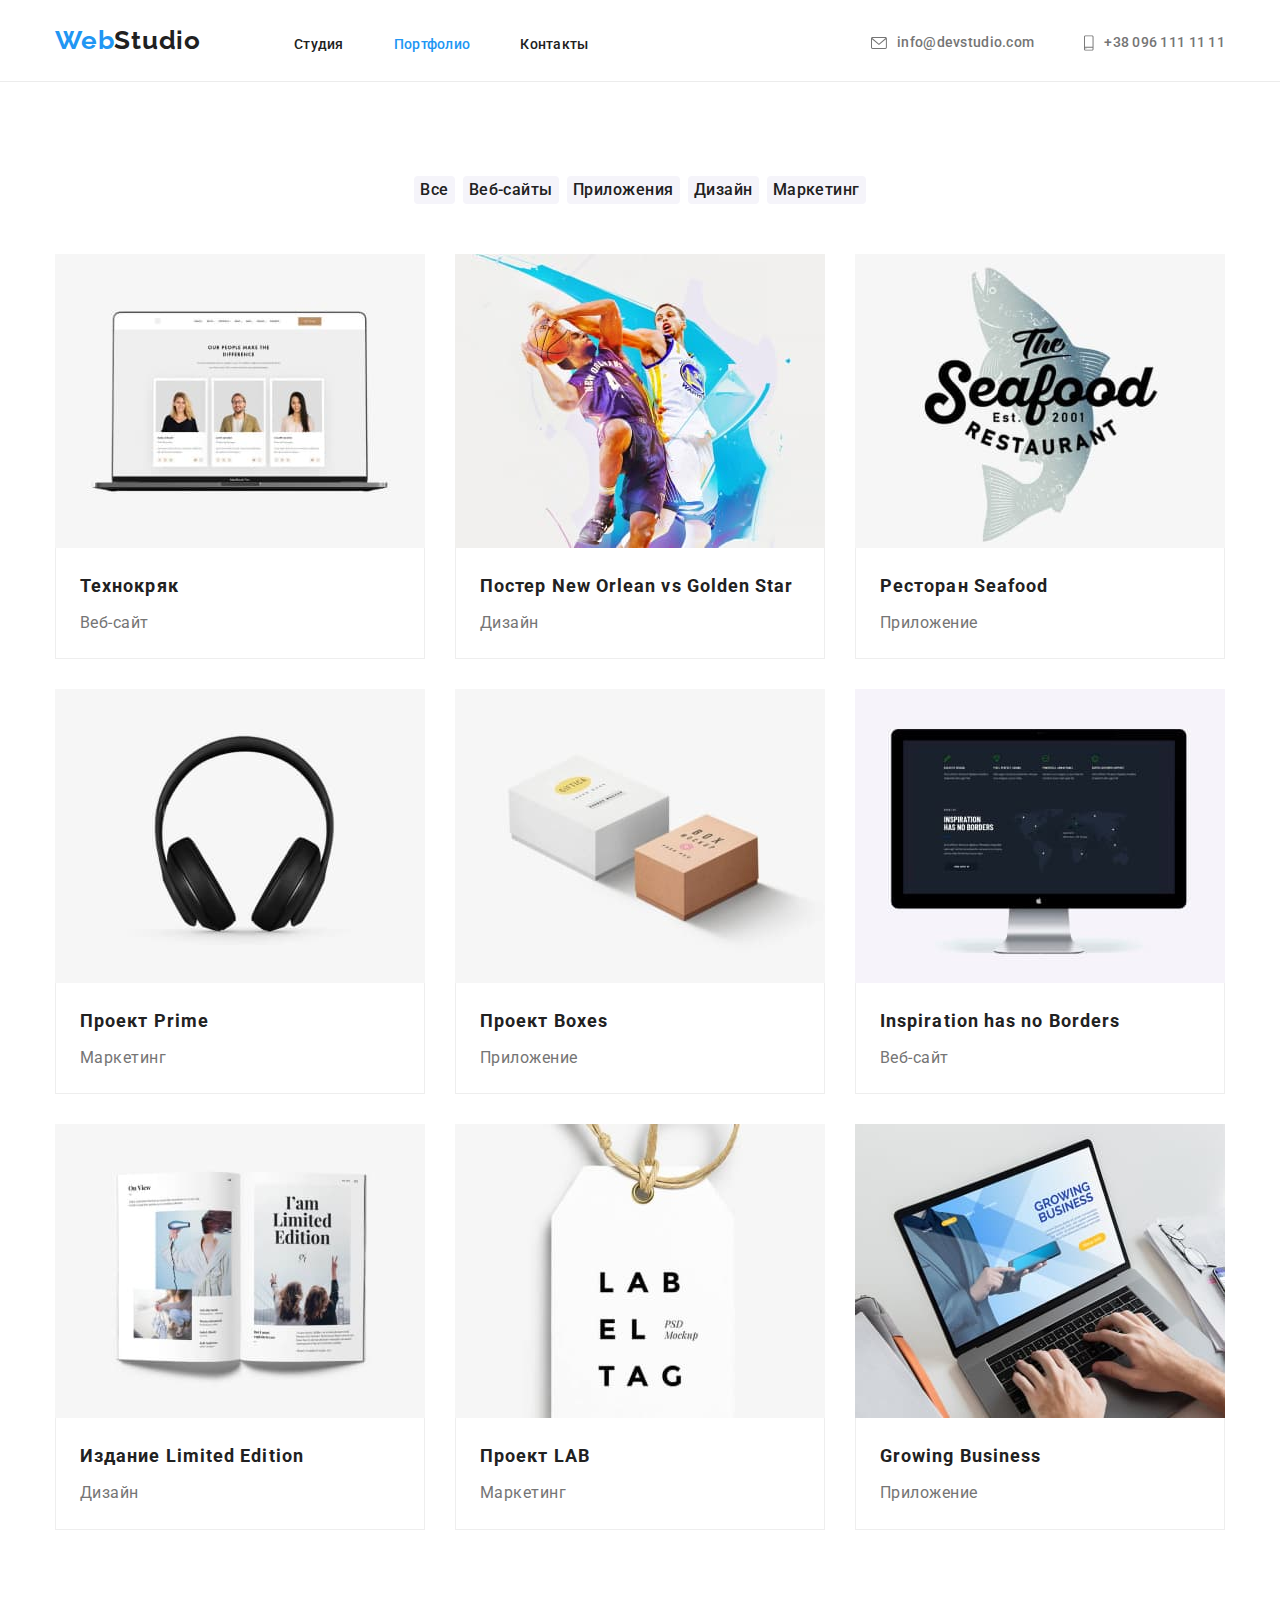
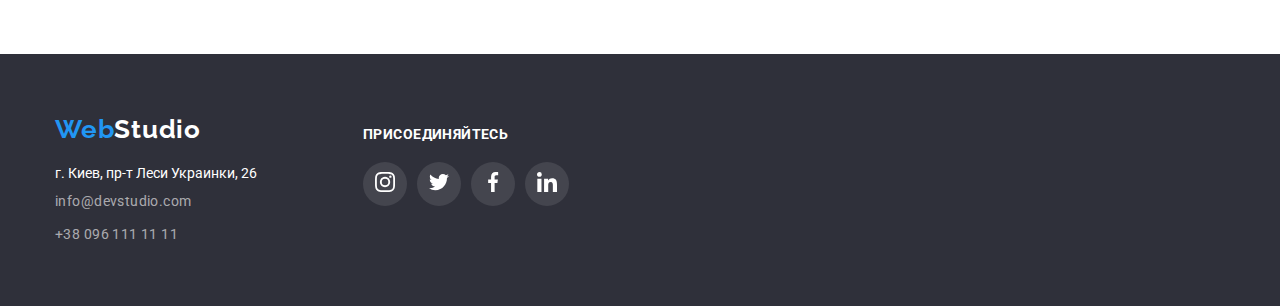
==== portfolio.html @ ab7c6075 "клон 04" ====
<!DOCTYPE html>
<html lang="ru">
<head>
    <meta charset="UTF-8">
    <meta name="viewport" content="width=device-width, initial-scale=1.0">
    <title>Portfolio</title>
    <link href="https://fonts.googleapis.com/css2?family=Raleway:wght@700&family=Roboto:wght@400;500;700;900&display=swap" rel="stylesheet"> 
    <link href="https://cdnjs.cloudflare.com/ajax/libs/modern-normalize/1.0.0/modern-normalize.min.css" rel="stylesheet">
    <link href="./css/styles.css" rel="stylesheet">
</head>
<body>
    <header class="portfolio-header"> 
        <div class="head-container">
            <a href="./index.html" class="logo"><span class="accent">Web</span>Studio</a>
            <nav class="site-nav">
                <ul class="nav-list">
                    <li class="nav-item"><a href="./index.html" class="site-nav-link">Студия</a></li>
                    <li class="nav-item"><a href="./portfolio.html" class="site-nav-link first">Портфолио</a></li>
                    <li class="nav-item"><a href="" class="site-nav-link">Контакты</a></li>
                </ul>
            </nav>
            <ul class="contact-list">
                <li class="contact-item"><a href="mailto:info@devstudio.com" class="contact">
                    <svg class="icon-contact envelope">
                        <use href="./image/sprite.svg#icon-envelope"></use>
                    </svg>
                    info@devstudio.com</a></li>
                <li class="contact-item"><a href="tel:+380961111111" class="contact">
                    <svg class="icon-contact phone">
                        <use href="./image/sprite.svg#icon-smartphone"></use>
                    </svg>
                    +38 096 111 11 11</a></li>
            </ul>
        </div>
    </header>
    <main class="section">
       <div class="container">
            <h1 class="section-title visually-hidden">Наши работы</h1>
            <!--потом будет скрыт-->
            <ul class="button-list">
                <li>
                    <button type="button" class="button">Все</button>
                </li>
                <li>
                    <button type="button" class="button">Веб-сайты</button>
                </li>
                <li>
                    <button type="button" class="button">Приложения</button>
                </li>
                <li>
                    <button type="button" class="button">Дизайн</button>
                </li>
                <li>
                    <button type="button" class="button">Маркетинг</button>
                </li>
            </ul>
            <ul class="works">
                <li>
                    <a href="">
                        <img src="./image/teccrack.jpg" alt="Фото веб-сайта" width="370">
                        <div class="photo-descr">
                            <h2 class="works-title">Технокряк</h2>
                            <p class="works-type">Веб-сайт</p>
                        </div>
                    </a>
                </li>
                <li>
                    <a href="">
                        <img src="./image/poster.jpg" alt="Постер к баскетбольному матчу" width="370">
                        <div class="photo-descr">
                            <h2 class="works-title">Постер New Orlean vs Golden Star</h2>
                            <p class="works-type">Дизайн</p>
                        </div>
                    </a>
                </li>
                <li>
                    <a href="">
                        <img src="./image/seafood.jpg" alt="Название ресторана на фоне рыбы" width="370">
                        <div class="photo-descr">
                            <h2 class="works-title">Ресторан Seafood</h2>
                            <p class="works-type">Приложение</p>
                        </div>
                    </a>
                </li>
                <li>
                    <a href="">
                        <img src="./image/earphones.jpg" alt="Фото навушников" width="370">
                        <div class="photo-descr">
                            <h2 class="works-title">Проект Prime</h2>
                            <p class="works-type">Маркетинг</p>
                        </div>
                    </a>
                </li>
                <li>
                    <a href="">
                        <img src="./image/boxes.jpg" alt="Фото двух коробок" width="370">
                        <div class="photo-descr">
                            <h2 class="works-title">Проект Boxes</h2>
                            <p class="works-type">Приложение</p>
                        </div>
                    </a>
                </li>
                <li>
                    <a href="">
                        <img src="./image/no-borders.jpg" alt="Фото монитора" width="370">
                        <div class="photo-descr">
                            <h2 lang="en" class="works-title">Inspiration has no Borders</h2>
                            <p class="works-type">Веб-сайт</p>
                        </div>
                    </a>
                </li>
                <li>
                <a href="">
                    <img src="./image/limited-edit.jpg" alt="Фото книжки" width="370">
                    <div class="photo-descr">
                        <h2 class="works-title">Издание Limited Edition</h2>
                        <p class="works-type">Дизайн</p>
                    </div>
                </a>
                </li>
                <li>
                    <a href="">
                        <img src="./image/lab.jpg" alt="Фото бирки" width="370">
                        <div class="photo-descr">
                            <h2 class="works-title">Проект LAB</h2>
                            <p class="works-type">Маркетинг</p>
                        </div>
                    </a>
                </li>
                <li>
                    <a href="">
                        <img src="./image/growing-business.jpg" alt="Фото ноутбука" width="370">
                        <div class="photo-descr">
                            <h2 lang="en" class="works-title">Growing Business</h2>
                            <p class="works-type">Приложение</p>
                        </div>
                    </a>
                </li>
            </ul>
       </div>
    </main>
    <footer>
        <div class="container">
         <div class="impressum-block">
            <a href="./index.html" class="logo under"><span class="accent ">Web</span>Studio</a>
            <address>
                <ul class="impressum">
                    <li>г. Киев, пр-т Леси Украинки, 26</li>
                    <li><a href="mailto:info@devstudio.com" class="under-contact">info@devstudio.com</a></li>
                    <li><a href="tel:+380961111111" class="under-contact">+38 096 111 11 11</a></li>
                </ul>
            </address>
         </div>
         <div class="social-net-block">
            <p class="join">Присоединяйтесь</p>
            <ul class="corporate-social-net">
                <li class="corporate social-link">
                    <a href="https://www.instagram.com/" target="_blank">
                        <svg class="corporate social-link-icon">
                                <use href="./image/sprite.svg#icon-instagram"></use>
                        </svg>
                    </a>
                </li>
                <li class="social-link">
                    <a href="https://twitter.com/" target="_blank">
                        <svg class="social-link-icon">
                                <use href="./image/sprite.svg#icon-twitter"></use>
                        </svg>
                    </a>
                </li>
                <li class="social-link">
                    <a href="https://www.facebook.com/" target="_blank">
                        <svg class="social-link-icon">
                                <use href="./image/sprite.svg#icon-facebook"></use>
                        </svg>
                    </a>
                </li>
                <li class="social-link">
                    <a href="https://www.linkedin.com/" target="_blank">
                        <svg class="social-link-icon">
                                <use href="./image/sprite.svg#icon-linkedin"></use>
                        </svg>
                    </a>
                </li>
            </ul>
         </div>
        </div>
    </footer>
</body>
</html>
---- css/styles.css ----
html {
    box-sizing: border-box;
}
*,
*::before,
*::after {
  box-sizing: inherit;  
}
:root{
    --first-color: #FFFFFF;
    --second-color: #212121;
    --third-color: #757575;
    --accent-color: #2196F3;
    --backcolor: #2F303A;
    --svg-pic-color: #AFB1B8;
    
    --space-measure: 0.03em;
}
body{
    font-family: 'Roboto', sans-serif;
    font-size: 14px;
    color: var(--third-color);
}
.list,
.nav-list,
.contact-list,
.values,
.examples,
.team,
.social-net,
.client-list,
.impressum,
.corporate-social-net,
.button-list,
.works {
    margin: 0;
    padding: 0;
    list-style: none;
}
/*a {
    display: inherit;
}*/
/*h1,
h2,
h3,
p {
    padding: 0;
    margin: 0;
}*/
img {
    display: block;
}
/*header {
    padding-top: 25px;
    padding-bottom: 25px;
}*/
.banner-title,
.section-title,
.values-title,
.values-descr,
.team-member,
.team-member-position,
.join,
.works-title,
.works-type {
    padding: 0;
    margin: 0;
}
.head-container,
.banner,
.container {
    width: 1200px;
    padding-right: 15px;
    padding-left: 15px;
    margin-right: auto;
    margin-left: auto;
}
.portfolio-header {
    border-bottom: 1px solid #ECECEC;;
}
.head-container {
    padding-top: 25px;
    padding-bottom: 25px;

    display: flex;
    align-items: baseline;

}
.logo{
    color: var(--second-color);

    text-decoration: none;
    font-family: 'Raleway', sans-serif;
    font-weight: 700;
    font-size: 26px;
    line-height: 1.2;
    letter-spacing: var(--space-measure);

    margin-right: 93px;
}
.accent{
    color: var(--accent-color);
}
.nav-list,
.contact-list {
    display: flex;
}
.nav-item:not(:last-child),
.contact-item:not(:last-child) {
    margin-right: 50px;
}
.contact-list{
    margin-left:auto;
}
.site-nav-link{
    color: var(--second-color);

    text-decoration: none;
    font-weight: 500;
    line-height: 1.14;
    letter-spacing: 0.02em;
}
/*first для тукущей страницы*/
.first,
.site-nav-link:hover,
.site-nav-link:focus,
.contact:hover,
.contact:focus,
.under-contact:hover,
.under-contact:focus {
    color: var(--accent-color);
    cursor: pointer;
}
.contact:hover .icon-contact,
.contact:focus .icon-contact {
    fill: var(--accent-color);
}

.contact{
    display: flex;
    align-items: center;

    color: var(--third-color);

    font-style: normal;
    font-size: 14px;
    font-weight: 500;
    line-height: 1.14;
    letter-spacing: 0.02em;
    text-decoration: none;
}
.icon-contact {
    margin-right: 10px;

    fill: var(--third-color);
}
.envelope {
    width: 16px;
    height: 12px;
}
.phone {
    width: 10px;
    height: 16px;
}
.hero {
    /*background-image: linear-gradient(to center, rgba(47, 48, 58, 0.658), rgba(47, 48, 58, 0.4));*/
    background-image: linear-gradient(to right, rgba(47, 48, 58, 0.4), rgba(47, 48, 58, 0.4)), url(../image/banner.jpg);
    /*background-image: linear-gradient(to right, rgba(47, 48, 58, 0.4), rgba(47, 48, 58, 0.4));*/
    background-repeat: no-repeat;
    background-position: center;
    background-size: 1600px 600px;

    padding-top: 200px;
    padding-bottom: 200px;
}
.banner{
    display: flex;
    flex-direction: column;
    justify-content: center;
    align-items: center;
}
.banner-title{
    color: var(--first-color);

    font-weight: 900;
    font-size: 44px;
    line-height: 1.36; 

    text-transform: uppercase;
    text-align: center;
    white-space: pre;
    letter-spacing: 0.06em;

    margin-bottom: 40px;
}
.banner-button{
    display: inline-block;

    background-color: var(--accent-color);
    width: 200px;
    height: 50px;

    border: transparent;
    border-radius: 4px;

    color: var(--first-color);
    font-weight: 700;
    font-size: 16px;
    line-height: 1.88;
    text-align: center;
    letter-spacing: 0.06em;
}
.visually-hidden {
    position: absolute !important;
    clip: rect(1px, 1px, 1px, 1px);
    clip: rect(1px, 1px, 1px, 1px);
    padding: 0 !important;
    border: 0 !important;
    height: 1px !important;
    width: 1px !important;
    overflow: hidden;
}
.values-section {
    padding-top: 94px;
}
.section {
    padding-top: 94px;
    padding-bottom: 94px;
}
.section-title{
    color: var(--second-color);

    font-weight: 700;
    font-size: 36px;
    line-height: 1.17;
    text-align: center;
    letter-spacing: var(--space-measure);

    margin-bottom: 50px;
}
.values-img {
    height: 120px;
    display: flex;
    justify-content: center;
    align-items: center;
            
    background-color: #F5F4FA;
    border-radius: 4px;

    margin-bottom: 30px;

}
.values-icon{
    width: 70px;
    height: 70px;
}
/*.clock {
    width:  70px;
    height: 70px;
}
.diagram {
    width: 70px;
    height: 70px;
}
.astronaut{
    width: 70px;
    height: 70px;
}*/
.values {
    display: flex;
    justify-content: space-between;
}
.values-item {
    width: 270px;
}
.values-title{
    color: var(--second-color);

    font-weight: 700;
    line-height: 1.14;
    letter-spacing: var(--space-measure);
    text-transform: uppercase;

    margin-bottom: 10px;
}
.values-descr{
    font-weight: 400;
    line-height: 1.7;

    letter-spacing: var(--space-measure);
}
.examples {
    display: flex;
    justify-content: space-between;
}
.stuff {
    background-color: #F5F4FA;
}
.team>li {
    background-color: var(--first-color);

    padding-bottom: 24px;

    border-radius: 0px 0px 4px 4px;
    
    box-shadow: 0px 1px 3px rgba(0, 0, 0, 0.12), 0px 1px 1px rgba(0, 0, 0, 0.14), 0px 2px 1px rgba(0, 0, 0, 0.2);
}
.team {
    display: flex;
    justify-content: space-between;
}
.team-member{
    color: var(--second-color);

    font-weight: 500;
    font-size: 16px;
    line-height: 1.19;
    
    text-align: center;
    letter-spacing: var(--space-measure);

    padding-top: 30px;
    padding-bottom: 10px;
}
.team-member-position{
    font-weight: 400;
    font-size: 16px;
    line-height: 19px;

    text-align: center;
    letter-spacing: var(--space-measure);

    margin-bottom: 16px;
}
.social-net {
    display: flex;
    justify-content: center;
    align-items: baseline;
}
.social-link{
    display: flex;
    justify-content: center;
    align-items: center;
        
    width: 44px;
    height: 44px;

    border-radius: 50%;
    /*background-color: red;*/
}
.social-link:not(:last-child){
    margin-right: 10px;
}
.social-link-icon {
    width: 20px;
    height: 20px;

    fill: var(--svg-pic-color);
}
.social-link:focus,
.social-link:hover{
    background-color: var(--accent-color);
    cursor: pointer;
}
.social-link:focus .social-link-icon,
.social-link:hover .social-link-icon{
    fill: var(--first-color);
}
.client-list{
    display: flex;
}
.client-item {
    display: flex;
    justify-content: center;
    align-items: center;
    width: 170px;
    height: 90px;

    border-radius: 4px;
    border: 1px solid var(--svg-pic-color);
}
.client-item:not(:last-child){
    margin-right: 30px;
}
.client {
    fill: var(--svg-pic-color);
}
.logo-1 {
    width: 44.27px;
    height: 49.23px;
}
.logo-2 {
    width: 40px;
    height: 52px;
}
.logo-3 {
    width: 41px;
    height: 42.6px;
}
.logo-4 {
    width: 79.66px;
    height: 40.02px;
}
.logo-5 {
    width: 59px;
    height: 47px;
}
.logo-6 {
    width: 88.5px;
    height: 45.44px;
}
.client-item:hover,
.client-item:focus{
    border: 1px solid var(--accent-color);
}
.client-item:hover .client,
.client-item:focus .client{
    fill: var(--accent-color);
}
footer{
    background-color: var(--backcolor);

    padding-top: 60px;
    padding-bottom: 60px;
}
footer .container {
    display: flex;
}
.under{
    color: var(--first-color);
}
.impressum {
    color: var(--first-color);
    font-style: normal;

    display: block;
    padding-top: 20px;
}
.impressum li:not(:last-child) {
    margin-bottom: 9px;
}
.under-contact{
    color: rgba(100%, 100%, 100%, 60%);
    
    font-weight: 400;
    line-height: 1.7;

    text-decoration: none;
    letter-spacing: var(--space-measure);
}
.social-net-block {
    width: 206px;
    
    margin-left: 69px;
}
.corporate-social-net {
    display: flex;
    justify-content: flex-start;
}
.join {
    font-family: Roboto;
    font-weight: 700;
    line-height: 16px;
    letter-spacing: 0.03em;
    text-transform: uppercase;

    color: var(--first-color);

    margin-bottom: 20px;
    padding-top: 12px;
}
.corporate-social-net .social-link{
    display: flex;
    background-color: rgba(255, 255, 255, 0.1);
}
.corporate-social-net .social-link:hover,
.corporate-social-net .social-link:focus {
    background-color: var(--accent-color);
}
.corporate-social-net .social-link-icon {
    fill: var(--first-color);
}
.button{
    background-color: #F5F4FA;

    color: var(--second-color);

    font-weight: 500;
    font-size: 16px;
    line-height: 1.63;

    text-align: center;
    letter-spacing: var(--space-measure);

    border-radius: 4px;
    border: transparent;

}
.button:hover,
.button:focus{
    background-color: var(--accent-color);

    color: var(--first-color);
    cursor: pointer;
}
.button-list {
    display: flex;
    justify-content: center;

    /*padding-right: 295px;
    padding-left: 295px;*/
    margin-bottom: 50px;
}
.button-list li:not(:last-child) {
    margin-right: 8px;
}
.works {
    display: flex;
    flex-wrap: wrap;
    justify-content: space-between;
    
}
.works li {
    width: calc(100%/3-20px);

    /*background-color: teal;*/
    margin-bottom: 30px;
}
.works>li:hover,
.works>li:focus {
    box-shadow: 0px 1px 1px rgba(0, 0, 0, 0.12), 0px 4px 4px rgba(0, 0, 0, 0.06), 1px 4px 6px rgba(0, 0, 0, 0.16);
    cursor: pointer;
}
.photo-descr {
    border: 1px solid #EEEEEE;
    border-top: 0px solid transparent;
    
}
.works li:nth-child(-n+3) {
    margin-bottom: 30px;
}
.works a{
    text-decoration: none;
}
.works-title{
    color: var(--second-color);

    font-weight: 700;
    font-size: 18px;
    line-height: 2.0;
    
    letter-spacing: 0.06em;

    padding-top: 20px;
    margin-top: 0;
    margin-bottom: 4px;
    padding-left: 24px
}
.works-type{
    color: var(--third-color);

    font-weight: 400;
    font-size: 16px;
    line-height: 1.88;
    
    letter-spacing: var(--space-measure);

    margin-top: 0;
    padding-bottom: 20px;
    padding-left: 24px;
}
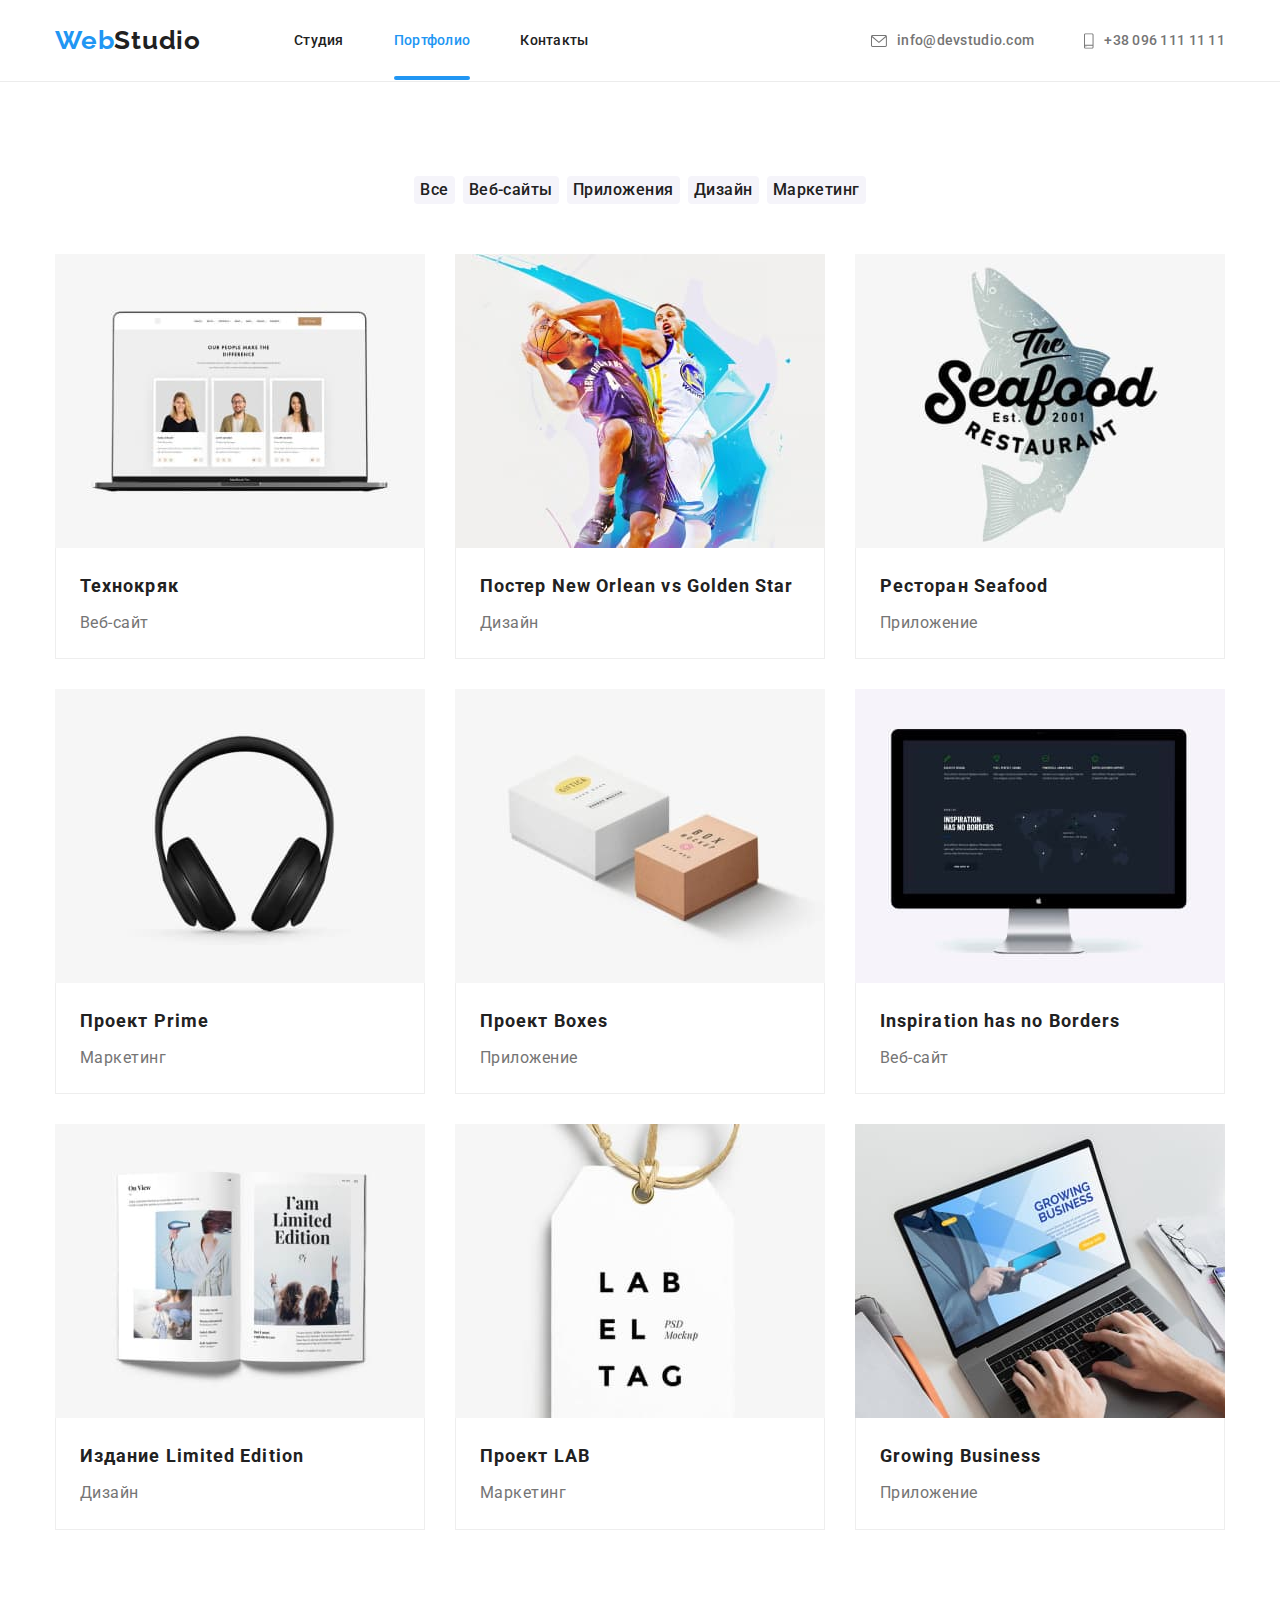
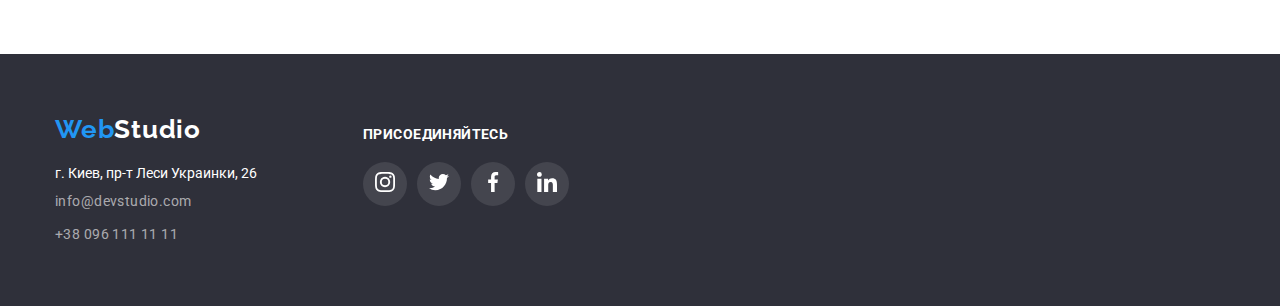
==== commit 924e05da: "переходи" ====
--- a/portfolio.html
+++ b/portfolio.html
@@ -57,7 +57,14 @@
             <ul class="works">
                 <li>
                     <a href="">
-                        <img src="./image/teccrack.jpg" alt="Фото веб-сайта" width="370">
+                        <div class="works-view">
+                            <img src="./image/teccrack.jpg" alt="Фото веб-сайта" width="370">
+                            <div class="works-overlay">
+                                <p class="works-descr">
+                                    Технокряк это современная площадка распространения коронавируса. Компании используют эту платформу для цифрового шпионажа и атак на защищённые сервера конкурентов. 
+                                </p>
+                            </div>
+                        </div>
                         <div class="photo-descr">
                             <h2 class="works-title">Технокряк</h2>
                             <p class="works-type">Веб-сайт</p>
@@ -66,7 +73,14 @@
                 </li>
                 <li>
                     <a href="">
-                        <img src="./image/poster.jpg" alt="Постер к баскетбольному матчу" width="370">
+                        <div class="works-view">
+                            <img src="./image/poster.jpg" alt="Постер к баскетбольному матчу" width="370">
+                            <div class="works-overlay">
+                                <p class="works-descr">
+                                    Lorem ipsum dolor, sit amet consectetur adipisicing elit. Beatae hic consequuntur, nihil aliquid odit, veniam vero reprehenderit illo magnam nam voluptatem excepturi quo neque adipisci aperiam. At aliquid laudantium neque. 
+                                </p>
+                            </div>
+                        </div>
                         <div class="photo-descr">
                             <h2 class="works-title">Постер New Orlean vs Golden Star</h2>
                             <p class="works-type">Дизайн</p>
@@ -75,7 +89,14 @@
                 </li>
                 <li>
                     <a href="">
-                        <img src="./image/seafood.jpg" alt="Название ресторана на фоне рыбы" width="370">
+                        <div class="works-view">
+                            <img src="./image/seafood.jpg" alt="Название ресторана на фоне рыбы" width="370">
+                            <div class="works-overlay">
+                                <p class="works-descr">
+                                    Lorem ipsum dolor sit amet consectetur adipisicing elit. Alias minus beatae consectetur corrupti! Dolorem velit porro ea aperiam, veritatis minus. Officia voluptatum aliquid deserunt sapiente explicabo quaerat quis, obcaecati hic! 
+                                </p>
+                            </div>
+                        </div>
                         <div class="photo-descr">
                             <h2 class="works-title">Ресторан Seafood</h2>
                             <p class="works-type">Приложение</p>
@@ -83,8 +104,15 @@
                     </a>
                 </li>
                 <li>
-                    <a href="">
-                        <img src="./image/earphones.jpg" alt="Фото навушников" width="370">
+                    <a href=""></a>
+                        <div class="works-view">
+                            <img src="./image/earphones.jpg" alt="Фото навушников" width="370">
+                            <div class="works-overlay">
+                                <p class="works-descr">
+                                    Lorem ipsum dolor sit amet, consectetur adipisicing elit. Vitae veritatis quasi ducimus! Iure vel ea eius, perferendis aperiam quasi consequuntur. Eum nulla rerum ipsum? Quae beatae asperiores dicta facilis voluptas? 
+                                </p>
+                            </div>
+                        </div>
                         <div class="photo-descr">
                             <h2 class="works-title">Проект Prime</h2>
                             <p class="works-type">Маркетинг</p>
@@ -92,49 +120,84 @@
                     </a>
                 </li>
                 <li>
-                    <a href="">
-                        <img src="./image/boxes.jpg" alt="Фото двух коробок" width="370">
+                    <a href=""></a>
+                        <div class="works-view">
+                            <img src="./image/boxes.jpg" alt="Фото двух коробок" width="370">
+                            <div class="works-overlay">
+                                <p class="works-descr">
+                                    Lorem ipsum dolor, sit amet consectetur adipisicing elit. Reprehenderit mollitia ipsum, nostrum earum porro voluptates officiis laborum, doloremque voluptatum eius quae sapiente, laudantium aspernatur perspiciatis. Harum tempora saepe expedita nemo. 
+                                </p>
+                            </div>
+                        </div>
                         <div class="photo-descr">
                             <h2 class="works-title">Проект Boxes</h2>
                             <p class="works-type">Приложение</p>
                         </div>
-                    </a>
-                </li>
-                <li>
-                    <a href="">
-                        <img src="./image/no-borders.jpg" alt="Фото монитора" width="370">
+                    </a>                    
+                </li>
+                <li>
+                    <a href=""></a>
+                        <div class="works-view">
+                            <img src="./image/no-borders.jpg" alt="Фото монитора" width="370">
+                            <div class="works-overlay">
+                                <p class="works-descr">
+                                    Lorem ipsum dolor sit, amet consectetur adipisicing elit. Nam dolores consequuntur reprehenderit obcaecati vel adipisci nostrum quasi nobis libero repellendus odio non quis placeat, molestias neque cupiditate soluta necessitatibus impedit? 
+                                </p>
+                            </div>
+                        </div>
                         <div class="photo-descr">
                             <h2 lang="en" class="works-title">Inspiration has no Borders</h2>
                             <p class="works-type">Веб-сайт</p>
                         </div>
-                    </a>
-                </li>
-                <li>
-                <a href="">
-                    <img src="./image/limited-edit.jpg" alt="Фото книжки" width="370">
-                    <div class="photo-descr">
-                        <h2 class="works-title">Издание Limited Edition</h2>
-                        <p class="works-type">Дизайн</p>
-                    </div>
-                </a>
-                </li>
-                <li>
-                    <a href="">
-                        <img src="./image/lab.jpg" alt="Фото бирки" width="370">
+                    </a>                
+                </li>
+                <li>
+                    <a href=""></a>
+                        <div class="works-view">
+                            <img src="./image/limited-edit.jpg" alt="Фото книжки"  width="370">
+                            <div class="works-overlay">
+                                <p class="works-descr">
+                                    Lorem ipsum dolor sit amet consectetur adipisicing elit. Omnis totam sit quis ex iure perferendis, rem at. Ipsam totam assumenda, magnam, facilis atque omnis veritatis corrupti ut mollitia ducimus sunt?
+                                </p>
+                            </div>
+                        </div>
+                        <div class="photo-descr">
+                            <h2 class="works-title">Издание Limited Edition</h2>
+                            <p class="works-type">Дизайн</p>
+                        </div>
+                    </a>    
+                </li>
+                <li>
+                    <a href=""></a>
+                        <div class="works-view">
+                            <img src="./image/lab.jpg" alt="Фото бирки" width="370">
+                            <div class="works-overlay">
+                                <p class="works-descr">
+                                    Lorem ipsum dolor sit amet consectetur adipisicing elit. Odio architecto quos unde incidunt, omnis consectetur est repellendus sint consequatur a eius, facilis dolore laudantium in nostrum totam eos! Eligendi, deleniti. 
+                                </p>
+                            </div>
+                        </div>
                         <div class="photo-descr">
                             <h2 class="works-title">Проект LAB</h2>
                             <p class="works-type">Маркетинг</p>
                         </div>
-                    </a>
-                </li>
-                <li>
-                    <a href="">
-                        <img src="./image/growing-business.jpg" alt="Фото ноутбука" width="370">
+                    </a>   
+                </li>
+                <li>
+                    <a href=""></a>
+                        <div class="works-view">
+                            <img src="./image/growing-business.jpg" alt="Фото ноутбука" width="370">
+                            <div class="works-overlay">
+                                <p class="works-descr">
+                                    Lorem ipsum dolor, sit amet consectetur adipisicing elit. Veritatis exercitationem at perspiciatis aut blanditiis quo soluta non, molestias, commodi reiciendis facere iste nisi! Cum necessitatibus ad itaque deserunt vero praesentium! 
+                                </p>
+                            </div>
+                        </div>
                         <div class="photo-descr">
                             <h2 lang="en" class="works-title">Growing Business</h2>
                             <p class="works-type">Приложение</p>
                         </div>
-                    </a>
+                    </a>                    
                 </li>
             </ul>
        </div>
--- a/css/styles.css
+++ b/css/styles.css
@@ -83,7 +83,7 @@
     padding-bottom: 25px;
 
     display: flex;
-    align-items: baseline;
+    align-items: center;
 
 }
 .logo{
@@ -113,12 +113,33 @@
     margin-left:auto;
 }
 .site-nav-link{
+    position: relative;
+
+    margin: 0;
+    padding: 32px 0 32px 0;
+    
     color: var(--second-color);
 
     text-decoration: none;
     font-weight: 500;
     line-height: 1.14;
     letter-spacing: 0.02em;
+}
+.first::after {
+    content: '';
+    display: block;
+
+    position: absolute;
+    left: 0;
+    bottom: 0;
+
+
+    background-color: var(--accent-color);
+
+    border-radius: 2px;
+
+    width: 100%;
+    height: 4px;
 }
 /*first для тукущей страницы*/
 .first,
@@ -130,10 +151,15 @@
 .under-contact:focus {
     color: var(--accent-color);
     cursor: pointer;
-}
+
+    transition: 250ms cubic-bezier(0.4, 0, 0.2, 1);
+}
+
 .contact:hover .icon-contact,
 .contact:focus .icon-contact {
     fill: var(--accent-color);
+    
+    transition: 250ms cubic-bezier(0.4, 0, 0.2, 1);
 }
 
 .contact{
@@ -165,13 +191,14 @@
 .hero {
     /*background-image: linear-gradient(to center, rgba(47, 48, 58, 0.658), rgba(47, 48, 58, 0.4));*/
     background-image: linear-gradient(to right, rgba(47, 48, 58, 0.4), rgba(47, 48, 58, 0.4)), url(../image/banner.jpg);
-    /*background-image: linear-gradient(to right, rgba(47, 48, 58, 0.4), rgba(47, 48, 58, 0.4));*/
     background-repeat: no-repeat;
     background-position: center;
     background-size: 1600px 600px;
 
     padding-top: 200px;
     padding-bottom: 200px;
+
+    /*height: 600px;*/
 }
 .banner{
     display: flex;
@@ -188,10 +215,10 @@
 
     text-transform: uppercase;
     text-align: center;
-    white-space: pre;
+    /*white-space: pre;*/
     letter-spacing: 0.06em;
 
-    margin-bottom: 40px;
+    margin-bottom: 30px;
 }
 .banner-button{
     display: inline-block;
@@ -293,6 +320,32 @@
     display: flex;
     justify-content: space-between;
 }
+.example-img {
+    position: relative;
+}
+.example-overlay {
+    display: flex;
+    align-items: center;
+    justify-content: center;
+    width: 100%;
+    height: 70px;
+
+    position: absolute;
+    left: 0;
+    bottom: 0;
+
+    background-color: rgba(47, 48, 58, 0.8);;
+}
+.example-title {
+    font-family: Roboto;
+    font-weight: 700;
+    line-height: 1.14;
+    text-align: center;
+    letter-spacing: var(--space-measure);
+    text-transform: uppercase;
+
+    color: var(--first-color);
+}
 .stuff {
     background-color: #F5F4FA;
 }
@@ -356,15 +409,21 @@
     height: 20px;
 
     fill: var(--svg-pic-color);
+
+    transition: 250ms cubic-bezier(0.4, 0, 0.2, 1);
 }
 .social-link:focus,
 .social-link:hover{
     background-color: var(--accent-color);
     cursor: pointer;
+
+    transition: 250ms cubic-bezier(0.4, 0, 0.2, 1);
 }
 .social-link:focus .social-link-icon,
 .social-link:hover .social-link-icon{
     fill: var(--first-color);
+
+    transition: 250ms cubic-bezier(0.4, 0, 0.2, 1);
 }
 .client-list{
     display: flex;
@@ -378,12 +437,16 @@
 
     border-radius: 4px;
     border: 1px solid var(--svg-pic-color);
+
+    transition: 250ms cubic-bezier(0.4, 0, 0.2, 1);
 }
 .client-item:not(:last-child){
     margin-right: 30px;
 }
 .client {
     fill: var(--svg-pic-color);
+
+    transition: 250ms cubic-bezier(0.4, 0, 0.2, 1);
 }
 .logo-1 {
     width: 44.27px;
@@ -412,10 +475,14 @@
 .client-item:hover,
 .client-item:focus{
     border: 1px solid var(--accent-color);
+
+    transition: 250ms cubic-bezier(0.4, 0, 0.2, 1);
 }
 .client-item:hover .client,
 .client-item:focus .client{
     fill: var(--accent-color);
+
+    transition: 250ms cubic-bezier(0.4, 0, 0.2, 1);
 }
 footer{
     background-color: var(--backcolor);
@@ -447,6 +514,8 @@
 
     text-decoration: none;
     letter-spacing: var(--space-measure);
+
+    transition: 250ms cubic-bezier(0.4, 0, 0.2, 1);
 }
 .social-net-block {
     width: 206px;
@@ -472,14 +541,66 @@
 .corporate-social-net .social-link{
     display: flex;
     background-color: rgba(255, 255, 255, 0.1);
+
+    transition: 250ms cubic-bezier(0.4, 0, 0.2, 1);
 }
 .corporate-social-net .social-link:hover,
 .corporate-social-net .social-link:focus {
     background-color: var(--accent-color);
+
+    transition: 250ms cubic-bezier(0.4, 0, 0.2, 1);
 }
 .corporate-social-net .social-link-icon {
     fill: var(--first-color);
 }
+.backdrop {
+    position: fixed;
+    top: 0;
+    left: 0;
+    width: 100%;
+    height: 100%;
+
+    background-color: rgba(0, 0, 0, 0.2);
+}
+.backdrop.is-hidden {
+    opacity: 0;
+    pointer-events: none;
+}
+.modal {
+    position: absolute;
+    top: 50%;
+    left: 50%;
+    transform: translate(-50%, -50%);
+
+    min-width: 528px;
+    min-height: 581px;
+
+    background-color: var(--first-color);
+
+    box-shadow: 0px 1px 3px rgba(0, 0, 0, 0.12), 0px 1px 1px rgba(0, 0, 0, 0.14), 0px 2px 1px rgba(0, 0, 0, 0.2);
+    border-radius: 4px;
+ 
+}
+.close-button {
+    display: block;
+
+    position: absolute;
+    right: 8px;
+    top: 8px;
+
+    width: 30px;
+    height: 30px;
+
+    border: 1px solid rgba(0, 0, 0, 0.1);
+    border-radius: 50%;
+
+    background-color: var(--first-color);
+}
+.close-icon {
+    width: 11px;
+    height: 11px;
+}
+
 .button{
     background-color: #F5F4FA;
 
@@ -495,6 +616,8 @@
     border-radius: 4px;
     border: transparent;
 
+    transition: 250ms cubic-bezier(0.4, 0, 0.2, 1);
+
 }
 .button:hover,
 .button:focus{
@@ -502,6 +625,8 @@
 
     color: var(--first-color);
     cursor: pointer;
+
+    transition: 250ms cubic-bezier(0.4, 0, 0.2, 1);
 }
 .button-list {
     display: flex;
@@ -525,12 +650,59 @@
 
     /*background-color: teal;*/
     margin-bottom: 30px;
+}
+.works-view {
+    position: relative;
+    overflow: hidden;
+    /*position: absolute;*/
+}
+.works-overlay {
+    position: absolute;
+    left: 0;
+    top: 0;
+
+    display: flex;
+    align-items: center;
+    justify-content: center;
+    flex-direction: column;
+
+    width: 100%;
+    height: 100%;
+
+    background-color: rgba(33, 150, 243, 0.9);
+
+    padding: 0 24px 0 24px;
+    
+    opacity: 0;
+    
+    transform: translateY(100%);
+    transition: 250ms cubic-bezier(0.4, 0, 0.2, 1);
+}
+.works-descr {
+    font-family: Roboto;
+    font-weight: 400;
+    font-size: 18px;
+    line-height: 1.56;
+    letter-spacing: var(--space-measure);
+
+    color: var(--first-color);
+
+    
 }
 .works>li:hover,
 .works>li:focus {
     box-shadow: 0px 1px 1px rgba(0, 0, 0, 0.12), 0px 4px 4px rgba(0, 0, 0, 0.06), 1px 4px 6px rgba(0, 0, 0, 0.16);
     cursor: pointer;
-}
+
+    transition: 250ms cubic-bezier(0.4, 0, 0.2, 1);
+}
+.works>li:hover .works-overlay,
+.works>li:focus .works-overlay {
+    opacity: 1;
+    transform: translateX(0);
+    transition: 250ms cubic-bezier(0.4, 0, 0.2, 1);
+}
+
 .photo-descr {
     border: 1px solid #EEEEEE;
     border-top: 0px solid transparent;
